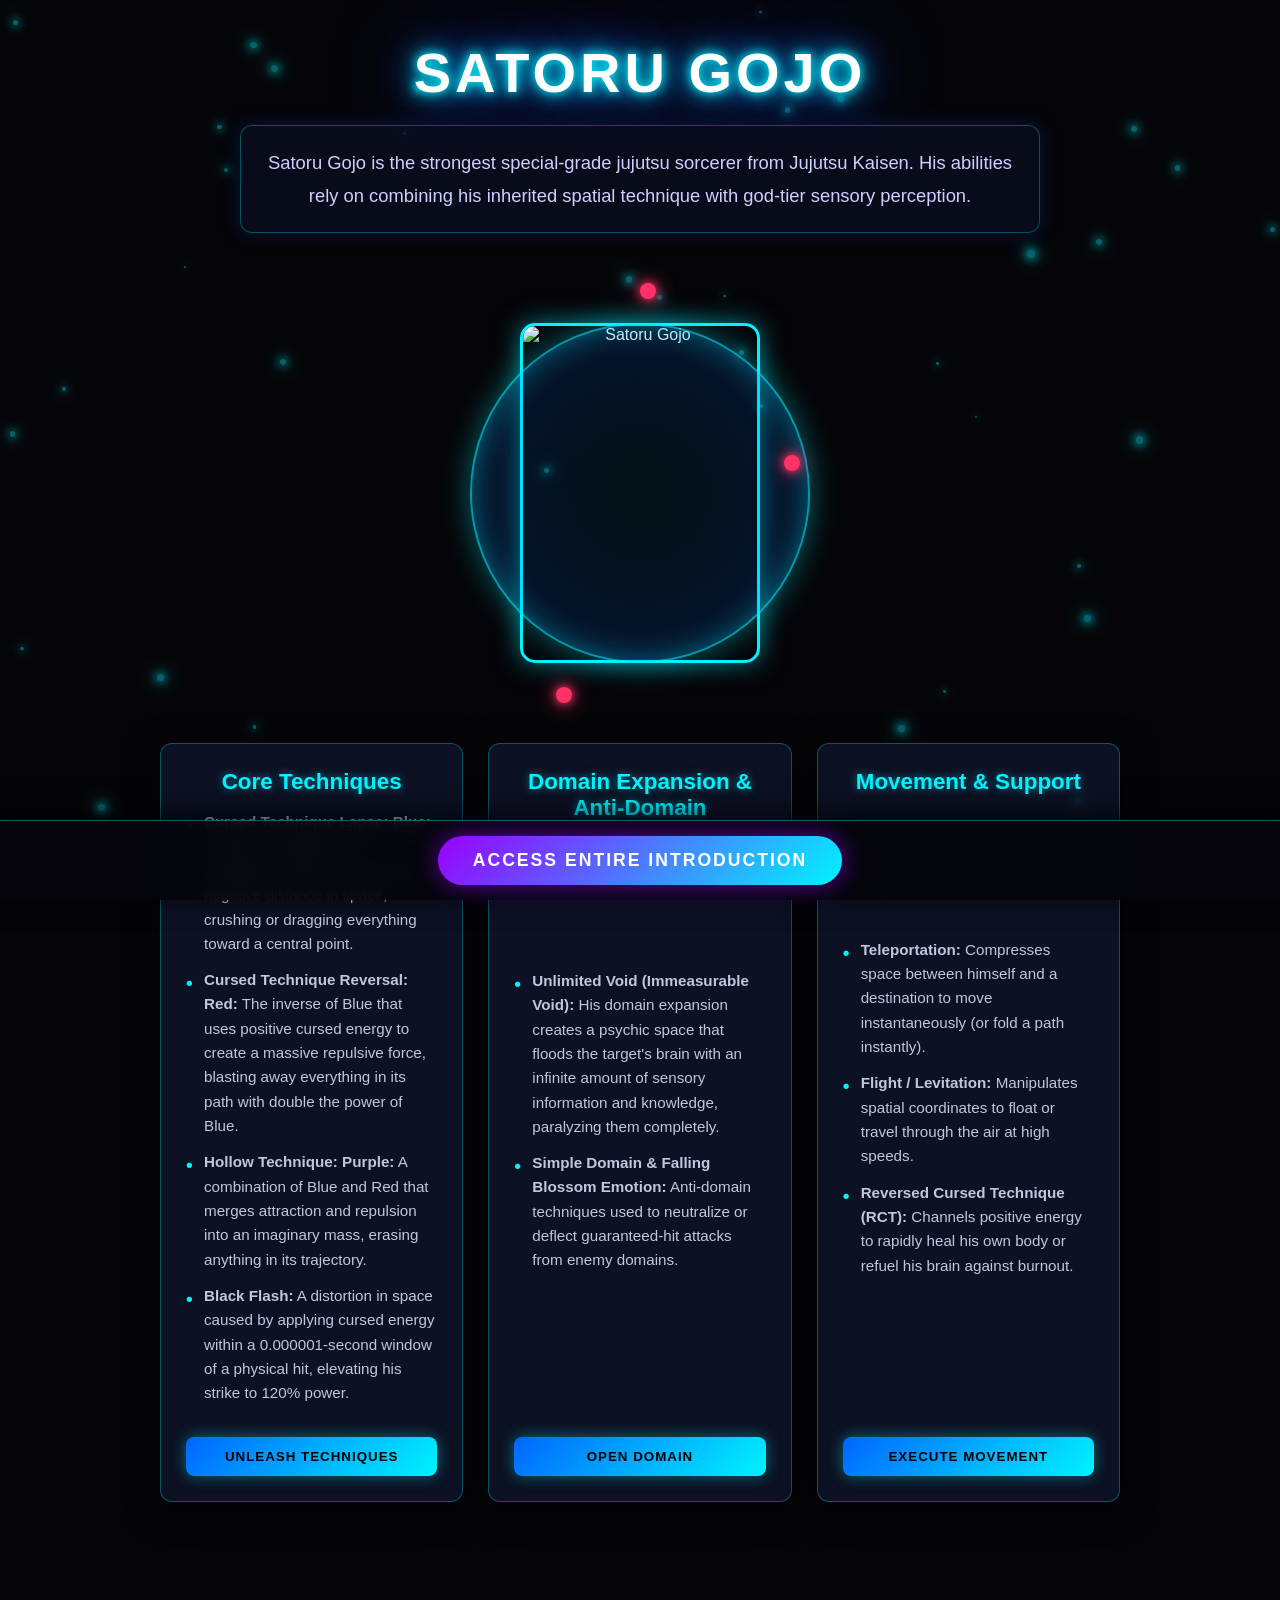
==== INDEX.HTML @ 0396cd02 "SATORU GOJO" ====
<!DOCTYPE html>
<html lang="en">

<head>
    <meta charset="UTF-8">
    <meta name="viewport" content="width=device-width, initial-scale=1.0">
    <title>Satoru Gojo - The Strongest</title>
    <style>
        * {
            margin: 0;
            padding: 0;
            box-sizing: border-box;
            font-family: 'Segoe UI', Tahoma, Geneva, Verdana, sans-serif;
        }

        body {
            background-color: #050508;
            color: #ffffff;
            overflow-x: hidden;
            position: relative;
            min-height: 100vh;
        }

        /* Dynamic Infinity Background Particles */
        .infinity-bg {
            position: fixed;
            top: 0;
            left: 0;
            width: 100%;
            height: 100%;
            pointer-events: none;
            z-index: 0;
            overflow: hidden;
        }

        .particle {
            position: absolute;
            background: rgba(0, 243, 255, 0.4);
            border-radius: 50%;
            box-shadow: 0 0 10px #00f3ff, 0 0 20px #00f3ff;
            animation: floatAround linear infinite;
        }

        @keyframes floatAround {
            0% {
                transform: translate(0, 0) scale(0.5);
                opacity: 0;
            }

            50% {
                opacity: 0.8;
            }

            100% {
                transform: translate(var(--tx), var(--ty)) scale(1.2);
                opacity: 0;
            }
        }

        /* Main Container */
        .container {
            position: relative;
            z-index: 2;
            max-width: 1000px;
            margin: 0 auto;
            padding: 40px 20px 120px 20px;
            display: flex;
            flex-direction: column;
            align-items: center;
            text-align: center;
        }

        /* Header Styling with Blue Shine Effect */
        h1 {
            font-size: 3.5rem;
            letter-spacing: 4px;
            margin-bottom: 20px;
            text-transform: uppercase;
            color: #fff;
            text-shadow: 0 0 10px #00f3ff, 0 0 20px #00f3ff, 0 0 40px #0066ff, 0 0 80px #0066ff;
            animation: blueShinePulse 3s ease-in-out infinite alternate;
        }

        @keyframes blueShinePulse {
            0% {
                text-shadow: 0 0 10px #00f3ff, 0 0 20px #00f3ff, 0 0 30px #0066ff;
                transform: scale(1);
            }

            100% {
                text-shadow: 0 0 20px #00f3ff, 0 0 40px #00f3ff, 0 0 60px #00ffff, 0 0 90px #0044ff;
                transform: scale(1.02);
            }
        }

        /* Introduction Paragraph */
        .intro-text {
            font-size: 1.15rem;
            line-height: 1.8;
            color: #d0d0ff;
            max-width: 800px;
            margin-bottom: 40px;
            background: rgba(10, 15, 35, 0.7);
            padding: 20px;
            border-radius: 12px;
            border: 1px solid rgba(0, 243, 255, 0.3);
            box-shadow: 0 0 20px rgba(0, 102, 255, 0.2);
        }

        /* Gojo Character Visual & Automated Defense Shield Area */
        .character-viewport {
            position: relative;
            width: 280px;
            height: 380px;
            margin: 30px auto;
            display: flex;
            justify-content: center;
            align-items: center;
        }

        /* Automated Defense Shield Effect */
        .defense-shield {
            position: absolute;
            width: 340px;
            height: 340px;
            border-radius: 50%;
            background: radial-gradient(circle, rgba(0, 243, 255, 0.05) 0%, rgba(0, 102, 255, 0.15) 70%, rgba(0, 0, 255, 0.3) 100%);
            border: 2px solid rgba(0, 243, 255, 0.6);
            box-shadow: 0 0 30px rgba(0, 243, 255, 0.4), inset 0 0 30px rgba(0, 243, 255, 0.4);
            animation: shieldPulse 4s ease-in-out infinite alternate, shieldRotate 20s linear infinite;
            pointer-events: none;
            z-index: 3;
        }

        @keyframes shieldPulse {
            0% {
                transform: scale(0.95);
                box-shadow: 0 0 20px rgba(0, 243, 255, 0.3), inset 0 0 20px rgba(0, 243, 255, 0.3);
            }

            100% {
                transform: scale(1.05);
                box-shadow: 0 0 50px rgba(0, 243, 255, 0.8), inset 0 0 50px rgba(0, 243, 255, 0.8);
            }
        }

        @keyframes shieldRotate {
            0% {
                transform: rotate(0deg) scale(1);
            }

            50% {
                transform: rotate(180deg) scale(1.03);
            }

            100% {
                transform: rotate(360deg) scale(1);
            }
        }

        /* Infinitely Approaching/Stopping Objects (Infinity Concept) */
        .infinity-object {
            position: absolute;
            width: 16px;
            height: 16px;
            background: #ff3366;
            border-radius: 50%;
            box-shadow: 0 0 10px #ff3366, 0 0 20px #ff3366;
            z-index: 4;
            animation: infinitySlowdown 3s cubic-bezier(0, .9, .1, 1) infinite;
        }

        .io-1 {
            top: -20px;
            left: 50%;
            animation-delay: 0s;
        }

        .io-2 {
            bottom: -20px;
            left: 20%;
            animation-delay: 1s;
        }

        .io-3 {
            top: 40%;
            right: -20px;
            animation-delay: 2s;
        }

        @keyframes infinitySlowdown {
            0% {
                transform: translate(0, 0) scale(1);
                opacity: 1;
            }

            70% {
                /* Stops right at the outer edge of the shield barrier */
                transform: translate(calc(var(--end-x, 0px) * 0.75), calc(var(--end-y, 80px) * 0.75)) scale(0.8);
                opacity: 0.9;
            }

            100% {
                /* Zeno's paradox: infinitely slows down and fades without touching */
                transform: translate(calc(var(--end-x, 0px) * 0.8), calc(var(--end-y, 80px) * 0.8)) scale(0.3);
                opacity: 0;
            }
        }

        /* Gojo Character Image with Body Movement */
        .gojo-img {
            width: 240px;
            height: 340px;
            object-fit: cover;
            border-radius: 15px;
            border: 3px solid #00f3ff;
            box-shadow: 0 0 25px rgba(0, 243, 255, 0.5);
            z-index: 2;
            animation: bodyFloat 4s ease-in-out infinite alternate;
            position: relative;
        }

        @keyframes bodyFloat {
            0% {
                transform: translateY(0px) rotate(0deg);
            }

            100% {
                transform: translateY(-12px) rotate(1deg);
            }
        }

        /* Interactive Abilities Sections */
        .abilities-section {
            width: 100%;
            margin-top: 30px;
            display: grid;
            grid-template-columns: repeat(auto-fit, minmax(300px, 1fr));
            gap: 25px;
        }

        .ability-card {
            background: rgba(15, 20, 40, 0.85);
            border: 1px solid rgba(0, 243, 255, 0.3);
            border-radius: 12px;
            padding: 25px;
            box-shadow: 0 8px 32px rgba(0, 0, 0, 0.5);
            display: flex;
            flex-direction: column;
            justify-content: space-between;
            transition: all 0.3s ease;
        }

        .ability-card:hover {
            border-color: #00f3ff;
            box-shadow: 0 0 25px rgba(0, 243, 255, 0.4);
            transform: translateY(-5px);
        }

        .ability-card h3 {
            font-size: 1.4rem;
            color: #00f3ff;
            margin-bottom: 15px;
            text-shadow: 0 0 8px rgba(0, 243, 255, 0.5);
        }

        .ability-content {
            font-size: 0.95rem;
            line-height: 1.6;
            color: #c5c5e0;
            margin-bottom: 20px;
            text-align: left;
        }

        .ability-content ul {
            list-style-type: none;
            padding-left: 0;
        }

        .ability-content li {
            margin-bottom: 12px;
            position: relative;
            padding-left: 18px;
        }

        .ability-content li::before {
            content: "•";
            color: #00f3ff;
            position: absolute;
            left: 0;
            font-weight: bold;
            font-size: 1.2rem;
        }

        /* Action Buttons */
        .action-btn {
            background: linear-gradient(135deg, #0066ff, #00f3ff);
            color: #000;
            font-weight: bold;
            border: none;
            padding: 12px 20px;
            border-radius: 8px;
            cursor: pointer;
            text-transform: uppercase;
            letter-spacing: 1px;
            box-shadow: 0 0 15px rgba(0, 243, 255, 0.4);
            transition: all 0.2s ease;
        }

        .action-btn:hover {
            background: linear-gradient(135deg, #00f3ff, #ffffff);
            box-shadow: 0 0 25px #00f3ff;
            transform: scale(1.03);
        }

        .action-btn:active {
            transform: scale(0.97);
        }

        /* Fixed Bottom Access Button */
        .bottom-access-bar {
            position: fixed;
            bottom: 0;
            left: 0;
            width: 100%;
            background: rgba(5, 5, 12, 0.9);
            backdrop-filter: blur(10px);
            border-top: 1px solid rgba(0, 243, 255, 0.4);
            padding: 15px;
            display: flex;
            justify-content: center;
            align-items: center;
            z-index: 100;
            box-shadow: 0 -5px 25px rgba(0, 0, 0, 0.8);
        }

        .master-btn {
            background: linear-gradient(135deg, #9900ff, #00f3ff);
            color: #ffffff;
            font-size: 1.1rem;
            font-weight: bold;
            padding: 14px 35px;
            border: none;
            border-radius: 30px;
            cursor: pointer;
            text-transform: uppercase;
            letter-spacing: 2px;
            box-shadow: 0 0 25px rgba(153, 0, 255, 0.6);
            transition: all 0.3s ease;
        }

        .master-btn:hover {
            background: linear-gradient(135deg, #00f3ff, #9900ff);
            box-shadow: 0 0 35px #00f3ff, 0 0 35px #9900ff;
            transform: scale(1.05);
        }

        /* Screen Effect Overlay */
        .screen-effect {
            position: fixed;
            top: 0;
            left: 0;
            width: 100vw;
            height: 100vh;
            pointer-events: none;
            z-index: 99;
            opacity: 0;
            transition: opacity 0.5s ease;
        }

        .screen-effect.active {
            opacity: 1;
        }

        /* Ability Visual Feedback Overlays */
        .ability-popup {
            position: fixed;
            top: 50%;
            left: 50%;
            transform: translate(-50%, -50%) scale(0.5);
            background: rgba(10, 15, 35, 0.95);
            border: 2px solid #00f3ff;
            padding: 30px 40px;
            border-radius: 15px;
            z-index: 1000;
            box-shadow: 0 0 50px rgba(0, 243, 255, 0.8);
            text-align: center;
            opacity: 0;
            pointer-events: none;
            transition: all 0.4s cubic-bezier(0.175, 0.885, 0.32, 1.275);
        }

        .ability-popup.show {
            transform: translate(-50%, -50%) scale(1);
            opacity: 1;
        }

        .ability-popup h2 {
            color: #00f3ff;
            font-size: 2rem;
            margin-bottom: 10px;
            text-shadow: 0 0 10px #00f3ff;
        }

        .ability-popup p {
            color: #e0e0ff;
            font-size: 1.1rem;
        }
    </style>
</head>

<body>

    <!-- Background Infinity Animation Elements -->
    <div class="infinity-bg" id="infinityBg"></div>

    <!-- Screen Flash/Effect Layer -->
    <div class="screen-effect" id="screenEffect"></div>

    <!-- Main Container -->
    <div class="container" id="mainContainer">
        <h1>Satoru Gojo</h1>

        <p class="intro-text">
            Satoru Gojo is the strongest special-grade jujutsu sorcerer from Jujutsu Kaisen. His abilities rely on
            combining his inherited spatial technique with god-tier sensory perception.
        </p>

        <!-- Gojo Character Viewport with automated defense shield and infinity barrier -->
        <div class="character-viewport">
            <div class="defense-shield"></div>
            <!-- Infinitely approaching objects that stop via Infinity -->
            <div class="infinity-object io-1" style="--end-x: 0px; --end-y: 110px;"></div>
            <div class="infinity-object io-2" style="--end-x: 100px; --end-y: -70px;"></div>
            <div class="infinity-object io-3" style="--end-x: -110px; --end-y: -40px;"></div>

            <!-- Satoru Gojo Photo Introduction -->
            <img src="https://images.unsplash.com/photo-1607604276583-eef5d076aa5f?w=600&auto=format&fit=crop&q=80"
                alt="Satoru Gojo" class="gojo-img" id="gojoImage">
        </div>

        <!-- Abilities Interactive Grid -->
        <div class="abilities-section">

            <!-- Card 1: Techniques (Blue, Red, Purple, Black Flash) -->
            <div class="ability-card">
                <h3>Core Techniques</h3>
                <div class="ability-content">
                    <ul>
                        <li><strong>Cursed Technique Lapse: Blue:</strong> Creates a magnetic-like gravitational pull by
                            generating negative distance in space, crushing or dragging everything toward a central
                            point.</li>
                        <li><strong>Cursed Technique Reversal: Red:</strong> The inverse of Blue that uses positive
                            cursed energy to create a massive repulsive force, blasting away everything in its path with
                            double the power of Blue.</li>
                        <li><strong>Hollow Technique: Purple:</strong> A combination of Blue and Red that merges
                            attraction and repulsion into an imaginary mass, erasing anything in its trajectory.</li>
                        <li><strong>Black Flash:</strong> A distortion in space caused by applying cursed energy within
                            a 0.000001-second window of a physical hit, elevating his strike to 120% power.</li>
                    </ul>
                </div>
                <button class="action-btn" onclick="activateTechniques()">Unleash Techniques</button>
            </div>

            <!-- Card 2: Domain Expansion & Anti-Domain -->
            <div class="ability-card">
                <h3>Domain Expansion & Anti-Domain</h3>
                <div class="ability-content">
                    <ul>
                        <li><strong>Unlimited Void (Immeasurable Void):</strong> His domain expansion creates a psychic
                            space that floods the target's brain with an infinite amount of sensory information and
                            knowledge, paralyzing them completely.</li>
                        <li><strong>Simple Domain & Falling Blossom Emotion:</strong> Anti-domain techniques used to
                            neutralize or deflect guaranteed-hit attacks from enemy domains.</li>
                    </ul>
                </div>
                <button class="action-btn" onclick="activateDomain()">Open Domain</button>
            </div>

            <!-- Card 3: Movement & Support -->
            <div class="ability-card">
                <h3>Movement & Support</h3>
                <div class="ability-content">
                    <ul>
                        <li><strong>Teleportation:</strong> Compresses space between himself and a destination to move
                            instantaneously (or fold a path instantly).</li>
                        <li><strong>Flight / Levitation:</strong> Manipulates spatial coordinates to float or travel
                            through the air at high speeds.</li>
                        <li><strong>Reversed Cursed Technique (RCT):</strong> Channels positive energy to rapidly heal
                            his own body or refuel his brain against burnout.</li>
                    </ul>
                </div>
                <button class="action-btn" onclick="activateMovement()">Execute Movement</button>
            </div>

        </div>
    </div>

    <!-- Fixed Bottom Access Button Bar -->
    <div class="bottom-access-bar">
        <button class="master-btn" onclick="accessFullIntroduction()">Access Entire Introduction</button>
    </div>

    <!-- Dynamic Popup Feedback -->
    <div class="ability-popup" id="abilityPopup">
        <h2 id="popupTitle">Ability Activated</h2>
        <p id="popupDesc">Infinite power unleashed across space.</p>
    </div>

    <script>
        // Generate Dynamic Background Floating Particles (Infinity flow)
        const bg = document.getElementById('infinityBg');
        const particleCount = 45;

        for (let i = 0; i < particleCount; i++) {
            const p = document.createElement('div');
            p.classList.add('particle');

            const size = Math.random() * 6 + 2;
            p.style.width = `${size}px`;
            p.style.height = `${size}px`;

            p.style.top = `${Math.random() * 100}%`;
            p.style.left = `${Math.random() * 100}%`;

            const tx = (Math.random() - 0.5) * 400 + 'px';
            const ty = (Math.random() - 0.5) * 400 + 'px';
            p.style.setProperty('--tx', tx);
            p.style.setProperty('--ty', ty);

            const duration = Math.random() * 6 + 4;
            const delay = Math.random() * 5;
            p.style.animationDuration = `${duration}s`;
            p.style.animationDelay = `${delay}s`;

            bg.appendChild(p);
        }

        // Popup Helper Function
        function showPopup(title, desc, bgColor, borderColor) {
            const popup = document.getElementById('abilityPopup');
            const pTitle = document.getElementById('popupTitle');
            const pDesc = document.getElementById('popupDesc');

            pTitle.innerText = title;
            pTitle.style.color = borderColor;
            pDesc.innerText = desc;

            popup.style.background = bgColor;
            popup.style.borderColor = borderColor;
            popup.style.boxShadow = `0 0 50px ${borderColor}`;

            popup.classList.add('show');
            setTimeout(() => {
                popup.classList.remove('show');
            }, 3000);
        }

        // 1. Core Techniques Action
        function activateTechniques() {
            const effect = document.getElementById('screenEffect');
            effect.style.background = 'radial-gradient(circle, rgba(138,43,226,0.4) 0%, rgba(0,243,255,0.3) 50%, rgba(0,0,0,0.8) 100%)';
            effect.classList.add('active');

            showPopup('Hollow Purple & Black Flash!', 'Negative and positive cursed energy merge into an imaginary mass, erasing everything in its trajectory.', 'rgba(20, 5, 35, 0.95)', '#a020f3');

            setTimeout(() => {
                effect.classList.remove('active');
            }, 1500);
        }

        // 2. Domain Expansion Action
        function activateDomain() {
            const effect = document.getElementById('screenEffect');
            effect.style.background = 'radial-gradient(circle, rgba(0,191,255,0.6) 0%, rgba(10,10,40,0.95) 80%)';
            effect.classList.add('active');

            const container = document.getElementById('mainContainer');
            container.style.transform = 'scale(1.01)';
            container.style.filter = 'drop-shadow(0 0 20px #00f3ff)';

            showPopup('Unlimited Void', 'Infinite information floods the brain, paralyzing all targets completely within the psychic space.', 'rgba(5, 15, 35, 0.98)', '#00f3ff');

            setTimeout(() => {
                effect.classList.remove('active');
                container.style.transform = 'scale(1)';
                container.style.filter = 'none';
            }, 2500);
        }

        // 3. Movement & Support Action
        function activateMovement() {
            const gojoImg = document.getElementById('gojoImage');
            gojoImg.style.transition = 'transform 0.4s cubic-bezier(0.175, 0.885, 0.32, 1.275)';
            gojoImg.style.transform = 'translateY(-40px) scale(1.15) rotate(3deg)';

            showPopup('Teleportation & Flight', 'Space compresses instantaneously; Gojo floats effortlessly above all coordinates.', 'rgba(10, 35, 35, 0.95)', '#33ff99');

            setTimeout(() => {
                gojoImg.style.transform = 'translateY(0px) scale(1) rotate(0deg)';
            }, 1200);
        }

        // Bottom Access Button Action (Access entire introduction & interact)
        function accessFullIntroduction() {
            window.scrollTo({
                top: 0,
                behavior: 'smooth'
            });

            const effect = document.getElementById('screenEffect');
            effect.style.background = 'radial-gradient(circle, rgba(0,243,255,0.5) 0%, rgba(0,102,255,0.2) 60%, transparent 100%)';
            effect.classList.add('active');

            showPopup('The Strongest Sorcerer', 'Welcome to the archive of Satoru Gojo. All spatial defenses and infinity barriers are fully active.', 'rgba(5, 20, 40, 0.95)', '#00f3ff');

            setTimeout(() => {
                effect.classList.remove('active');
            }, 1800);
        }
    </script>
</body>

</html>
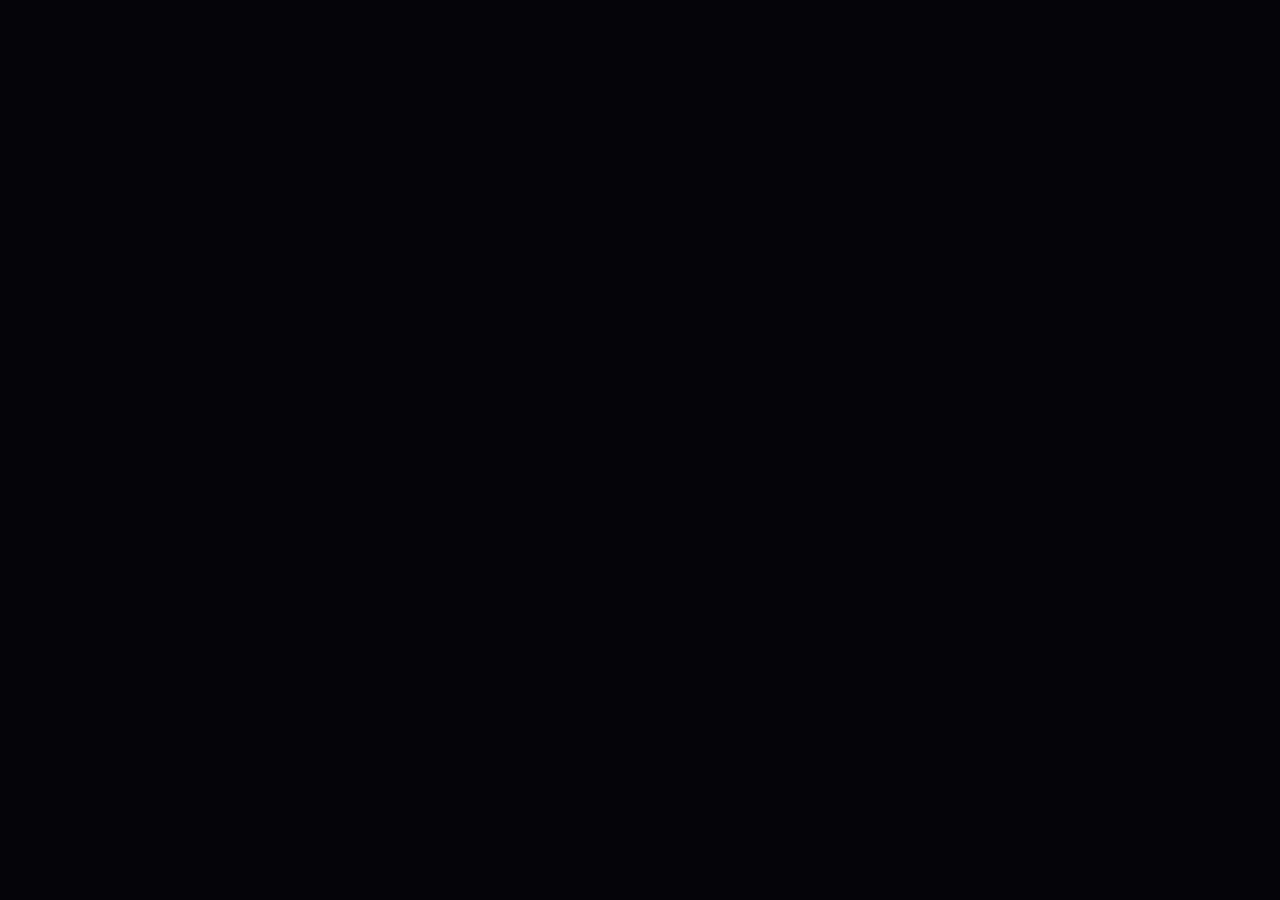
==== commit 7a1ee0f6: "SATORU GOJO!" ====
--- a/INDEX.HTML
+++ b/INDEX.HTML
@@ -112,7 +112,7 @@
             position: relative;
             width: 280px;
             height: 380px;
-            margin: 30px auto;
+            margin: 10px auto 20px auto;
             display: flex;
             justify-content: center;
             align-items: center;
@@ -195,13 +195,11 @@
             }
 
             70% {
-                /* Stops right at the outer edge of the shield barrier */
                 transform: translate(calc(var(--end-x, 0px) * 0.75), calc(var(--end-y, 80px) * 0.75)) scale(0.8);
                 opacity: 0.9;
             }
 
             100% {
-                /* Zeno's paradox: infinitely slows down and fades without touching */
                 transform: translate(calc(var(--end-x, 0px) * 0.8), calc(var(--end-y, 80px) * 0.8)) scale(0.3);
                 opacity: 0;
             }
@@ -218,6 +216,7 @@
             z-index: 2;
             animation: bodyFloat 4s ease-in-out infinite alternate;
             position: relative;
+            transition: filter 0.3s ease;
         }
 
         @keyframes bodyFloat {
@@ -417,208 +416,4 @@
     <!-- Screen Flash/Effect Layer -->
     <div class="screen-effect" id="screenEffect"></div>
 
-    <!-- Main Container -->
-    <div class="container" id="mainContainer">
-        <h1>Satoru Gojo</h1>
-
-        <p class="intro-text">
-            Satoru Gojo is the strongest special-grade jujutsu sorcerer from Jujutsu Kaisen. His abilities rely on
-            combining his inherited spatial technique with god-tier sensory perception.
-        </p>
-
-        <!-- Gojo Character Viewport with automated defense shield and infinity barrier -->
-        <div class="character-viewport">
-            <div class="defense-shield"></div>
-            <!-- Infinitely approaching objects that stop via Infinity -->
-            <div class="infinity-object io-1" style="--end-x: 0px; --end-y: 110px;"></div>
-            <div class="infinity-object io-2" style="--end-x: 100px; --end-y: -70px;"></div>
-            <div class="infinity-object io-3" style="--end-x: -110px; --end-y: -40px;"></div>
-
-            <!-- Satoru Gojo Photo Introduction -->
-            <img src="https://images.unsplash.com/photo-1607604276583-eef5d076aa5f?w=600&auto=format&fit=crop&q=80"
-                alt="Satoru Gojo" class="gojo-img" id="gojoImage">
-        </div>
-
-        <!-- Abilities Interactive Grid -->
-        <div class="abilities-section">
-
-            <!-- Card 1: Techniques (Blue, Red, Purple, Black Flash) -->
-            <div class="ability-card">
-                <h3>Core Techniques</h3>
-                <div class="ability-content">
-                    <ul>
-                        <li><strong>Cursed Technique Lapse: Blue:</strong> Creates a magnetic-like gravitational pull by
-                            generating negative distance in space, crushing or dragging everything toward a central
-                            point.</li>
-                        <li><strong>Cursed Technique Reversal: Red:</strong> The inverse of Blue that uses positive
-                            cursed energy to create a massive repulsive force, blasting away everything in its path with
-                            double the power of Blue.</li>
-                        <li><strong>Hollow Technique: Purple:</strong> A combination of Blue and Red that merges
-                            attraction and repulsion into an imaginary mass, erasing anything in its trajectory.</li>
-                        <li><strong>Black Flash:</strong> A distortion in space caused by applying cursed energy within
-                            a 0.000001-second window of a physical hit, elevating his strike to 120% power.</li>
-                    </ul>
-                </div>
-                <button class="action-btn" onclick="activateTechniques()">Unleash Techniques</button>
-            </div>
-
-            <!-- Card 2: Domain Expansion & Anti-Domain -->
-            <div class="ability-card">
-                <h3>Domain Expansion & Anti-Domain</h3>
-                <div class="ability-content">
-                    <ul>
-                        <li><strong>Unlimited Void (Immeasurable Void):</strong> His domain expansion creates a psychic
-                            space that floods the target's brain with an infinite amount of sensory information and
-                            knowledge, paralyzing them completely.</li>
-                        <li><strong>Simple Domain & Falling Blossom Emotion:</strong> Anti-domain techniques used to
-                            neutralize or deflect guaranteed-hit attacks from enemy domains.</li>
-                    </ul>
-                </div>
-                <button class="action-btn" onclick="activateDomain()">Open Domain</button>
-            </div>
-
-            <!-- Card 3: Movement & Support -->
-            <div class="ability-card">
-                <h3>Movement & Support</h3>
-                <div class="ability-content">
-                    <ul>
-                        <li><strong>Teleportation:</strong> Compresses space between himself and a destination to move
-                            instantaneously (or fold a path instantly).</li>
-                        <li><strong>Flight / Levitation:</strong> Manipulates spatial coordinates to float or travel
-                            through the air at high speeds.</li>
-                        <li><strong>Reversed Cursed Technique (RCT):</strong> Channels positive energy to rapidly heal
-                            his own body or refuel his brain against burnout.</li>
-                    </ul>
-                </div>
-                <button class="action-btn" onclick="activateMovement()">Execute Movement</button>
-            </div>
-
-        </div>
-    </div>
-
-    <!-- Fixed Bottom Access Button Bar -->
-    <div class="bottom-access-bar">
-        <button class="master-btn" onclick="accessFullIntroduction()">Access Entire Introduction</button>
-    </div>
-
-    <!-- Dynamic Popup Feedback -->
-    <div class="ability-popup" id="abilityPopup">
-        <h2 id="popupTitle">Ability Activated</h2>
-        <p id="popupDesc">Infinite power unleashed across space.</p>
-    </div>
-
-    <script>
-        // Generate Dynamic Background Floating Particles (Infinity flow)
-        const bg = document.getElementById('infinityBg');
-        const particleCount = 45;
-
-        for (let i = 0; i < particleCount; i++) {
-            const p = document.createElement('div');
-            p.classList.add('particle');
-
-            const size = Math.random() * 6 + 2;
-            p.style.width = `${size}px`;
-            p.style.height = `${size}px`;
-
-            p.style.top = `${Math.random() * 100}%`;
-            p.style.left = `${Math.random() * 100}%`;
-
-            const tx = (Math.random() - 0.5) * 400 + 'px';
-            const ty = (Math.random() - 0.5) * 400 + 'px';
-            p.style.setProperty('--tx', tx);
-            p.style.setProperty('--ty', ty);
-
-            const duration = Math.random() * 6 + 4;
-            const delay = Math.random() * 5;
-            p.style.animationDuration = `${duration}s`;
-            p.style.animationDelay = `${delay}s`;
-
-            bg.appendChild(p);
-        }
-
-        // Popup Helper Function
-        function showPopup(title, desc, bgColor, borderColor) {
-            const popup = document.getElementById('abilityPopup');
-            const pTitle = document.getElementById('popupTitle');
-            const pDesc = document.getElementById('popupDesc');
-
-            pTitle.innerText = title;
-            pTitle.style.color = borderColor;
-            pDesc.innerText = desc;
-
-            popup.style.background = bgColor;
-            popup.style.borderColor = borderColor;
-            popup.style.boxShadow = `0 0 50px ${borderColor}`;
-
-            popup.classList.add('show');
-            setTimeout(() => {
-                popup.classList.remove('show');
-            }, 3000);
-        }
-
-        // 1. Core Techniques Action
-        function activateTechniques() {
-            const effect = document.getElementById('screenEffect');
-            effect.style.background = 'radial-gradient(circle, rgba(138,43,226,0.4) 0%, rgba(0,243,255,0.3) 50%, rgba(0,0,0,0.8) 100%)';
-            effect.classList.add('active');
-
-            showPopup('Hollow Purple & Black Flash!', 'Negative and positive cursed energy merge into an imaginary mass, erasing everything in its trajectory.', 'rgba(20, 5, 35, 0.95)', '#a020f3');
-
-            setTimeout(() => {
-                effect.classList.remove('active');
-            }, 1500);
-        }
-
-        // 2. Domain Expansion Action
-        function activateDomain() {
-            const effect = document.getElementById('screenEffect');
-            effect.style.background = 'radial-gradient(circle, rgba(0,191,255,0.6) 0%, rgba(10,10,40,0.95) 80%)';
-            effect.classList.add('active');
-
-            const container = document.getElementById('mainContainer');
-            container.style.transform = 'scale(1.01)';
-            container.style.filter = 'drop-shadow(0 0 20px #00f3ff)';
-
-            showPopup('Unlimited Void', 'Infinite information floods the brain, paralyzing all targets completely within the psychic space.', 'rgba(5, 15, 35, 0.98)', '#00f3ff');
-
-            setTimeout(() => {
-                effect.classList.remove('active');
-                container.style.transform = 'scale(1)';
-                container.style.filter = 'none';
-            }, 2500);
-        }
-
-        // 3. Movement & Support Action
-        function activateMovement() {
-            const gojoImg = document.getElementById('gojoImage');
-            gojoImg.style.transition = 'transform 0.4s cubic-bezier(0.175, 0.885, 0.32, 1.275)';
-            gojoImg.style.transform = 'translateY(-40px) scale(1.15) rotate(3deg)';
-
-            showPopup('Teleportation & Flight', 'Space compresses instantaneously; Gojo floats effortlessly above all coordinates.', 'rgba(10, 35, 35, 0.95)', '#33ff99');
-
-            setTimeout(() => {
-                gojoImg.style.transform = 'translateY(0px) scale(1) rotate(0deg)';
-            }, 1200);
-        }
-
-        // Bottom Access Button Action (Access entire introduction & interact)
-        function accessFullIntroduction() {
-            window.scrollTo({
-                top: 0,
-                behavior: 'smooth'
-            });
-
-            const effect = document.getElementById('screenEffect');
-            effect.style.background = 'radial-gradient(circle, rgba(0,243,255,0.5) 0%, rgba(0,102,255,0.2) 60%, transparent 100%)';
-            effect.classList.add('active');
-
-            showPopup('The Strongest Sorcerer', 'Welcome to the archive of Satoru Gojo. All spatial defenses and infinity barriers are fully active.', 'rgba(5, 20, 40, 0.95)', '#00f3ff');
-
-            setTimeout(() => {
-                effect.classList.remove('active');
-            }, 1800);
-        }
-    </script>
-</body>
-
-</html>+    <!--
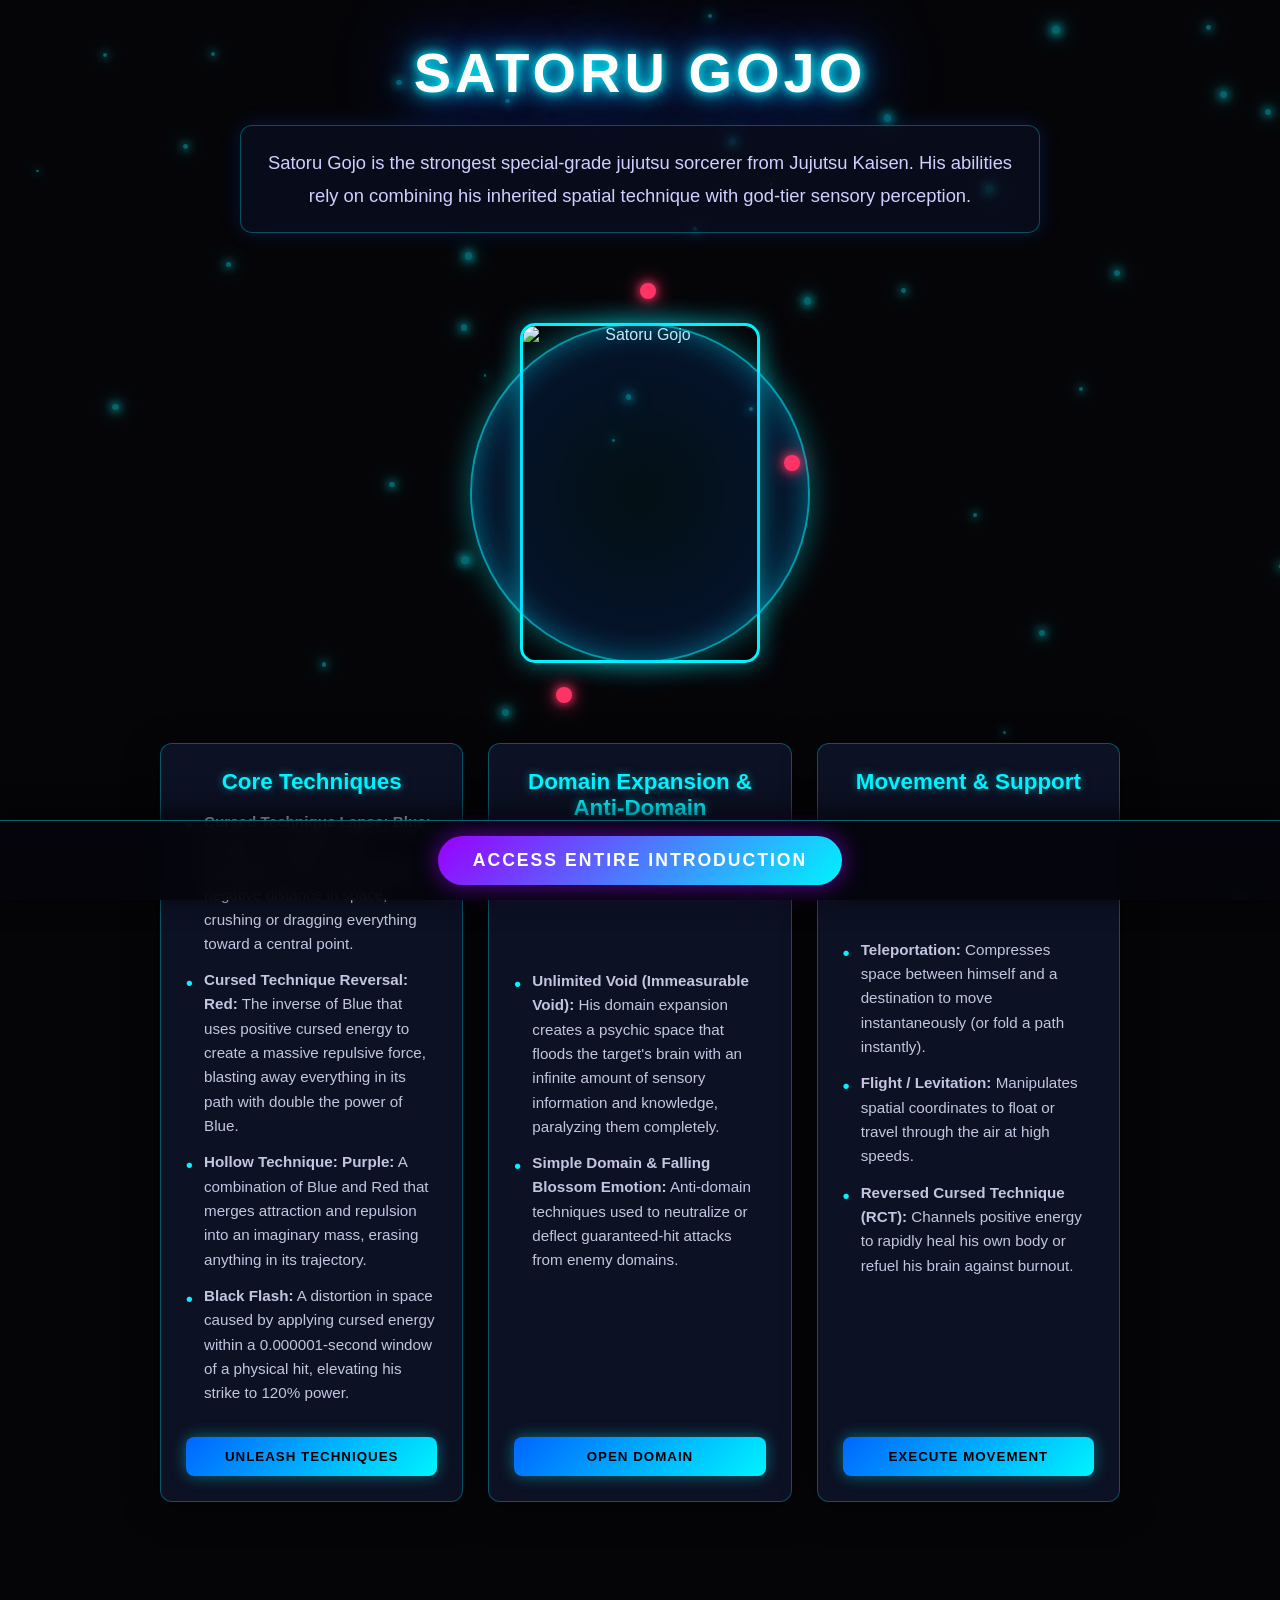
==== commit eeef7760: "SATORU GOJO!!!" ====
--- a/INDEX.HTML
+++ b/INDEX.HTML
@@ -112,7 +112,7 @@
             position: relative;
             width: 280px;
             height: 380px;
-            margin: 10px auto 20px auto;
+            margin: 30px auto;
             display: flex;
             justify-content: center;
             align-items: center;
@@ -195,11 +195,13 @@
             }
 
             70% {
+                /* Stops right at the outer edge of the shield barrier */
                 transform: translate(calc(var(--end-x, 0px) * 0.75), calc(var(--end-y, 80px) * 0.75)) scale(0.8);
                 opacity: 0.9;
             }
 
             100% {
+                /* Zeno's paradox: infinitely slows down and fades without touching */
                 transform: translate(calc(var(--end-x, 0px) * 0.8), calc(var(--end-y, 80px) * 0.8)) scale(0.3);
                 opacity: 0;
             }
@@ -216,7 +218,6 @@
             z-index: 2;
             animation: bodyFloat 4s ease-in-out infinite alternate;
             position: relative;
-            transition: filter 0.3s ease;
         }
 
         @keyframes bodyFloat {
@@ -416,4 +417,208 @@
     <!-- Screen Flash/Effect Layer -->
     <div class="screen-effect" id="screenEffect"></div>
 
-    <!--+    <!-- Main Container -->
+    <div class="container" id="mainContainer">
+        <h1>Satoru Gojo</h1>
+
+        <p class="intro-text">
+            Satoru Gojo is the strongest special-grade jujutsu sorcerer from Jujutsu Kaisen. His abilities rely on
+            combining his inherited spatial technique with god-tier sensory perception.
+        </p>
+
+        <!-- Gojo Character Viewport with automated defense shield and infinity barrier -->
+        <div class="character-viewport">
+            <div class="defense-shield"></div>
+            <!-- Infinitely approaching objects that stop via Infinity -->
+            <div class="infinity-object io-1" style="--end-x: 0px; --end-y: 110px;"></div>
+            <div class="infinity-object io-2" style="--end-x: 100px; --end-y: -70px;"></div>
+            <div class="infinity-object io-3" style="--end-x: -110px; --end-y: -40px;"></div>
+
+            <!-- Satoru Gojo Photo Introduction -->
+            <img src="https://images.unsplash.com/photo-1607604276583-eef5d076aa5f?w=600&auto=format&fit=crop&q=80"
+                alt="Satoru Gojo" class="gojo-img" id="gojoImage">
+        </div>
+
+        <!-- Abilities Interactive Grid -->
+        <div class="abilities-section">
+
+            <!-- Card 1: Techniques (Blue, Red, Purple, Black Flash) -->
+            <div class="ability-card">
+                <h3>Core Techniques</h3>
+                <div class="ability-content">
+                    <ul>
+                        <li><strong>Cursed Technique Lapse: Blue:</strong> Creates a magnetic-like gravitational pull by
+                            generating negative distance in space, crushing or dragging everything toward a central
+                            point.</li>
+                        <li><strong>Cursed Technique Reversal: Red:</strong> The inverse of Blue that uses positive
+                            cursed energy to create a massive repulsive force, blasting away everything in its path with
+                            double the power of Blue.</li>
+                        <li><strong>Hollow Technique: Purple:</strong> A combination of Blue and Red that merges
+                            attraction and repulsion into an imaginary mass, erasing anything in its trajectory.</li>
+                        <li><strong>Black Flash:</strong> A distortion in space caused by applying cursed energy within
+                            a 0.000001-second window of a physical hit, elevating his strike to 120% power.</li>
+                    </ul>
+                </div>
+                <button class="action-btn" onclick="activateTechniques()">Unleash Techniques</button>
+            </div>
+
+            <!-- Card 2: Domain Expansion & Anti-Domain -->
+            <div class="ability-card">
+                <h3>Domain Expansion & Anti-Domain</h3>
+                <div class="ability-content">
+                    <ul>
+                        <li><strong>Unlimited Void (Immeasurable Void):</strong> His domain expansion creates a psychic
+                            space that floods the target's brain with an infinite amount of sensory information and
+                            knowledge, paralyzing them completely.</li>
+                        <li><strong>Simple Domain & Falling Blossom Emotion:</strong> Anti-domain techniques used to
+                            neutralize or deflect guaranteed-hit attacks from enemy domains.</li>
+                    </ul>
+                </div>
+                <button class="action-btn" onclick="activateDomain()">Open Domain</button>
+            </div>
+
+            <!-- Card 3: Movement & Support -->
+            <div class="ability-card">
+                <h3>Movement & Support</h3>
+                <div class="ability-content">
+                    <ul>
+                        <li><strong>Teleportation:</strong> Compresses space between himself and a destination to move
+                            instantaneously (or fold a path instantly).</li>
+                        <li><strong>Flight / Levitation:</strong> Manipulates spatial coordinates to float or travel
+                            through the air at high speeds.</li>
+                        <li><strong>Reversed Cursed Technique (RCT):</strong> Channels positive energy to rapidly heal
+                            his own body or refuel his brain against burnout.</li>
+                    </ul>
+                </div>
+                <button class="action-btn" onclick="activateMovement()">Execute Movement</button>
+            </div>
+
+        </div>
+    </div>
+
+    <!-- Fixed Bottom Access Button Bar -->
+    <div class="bottom-access-bar">
+        <button class="master-btn" onclick="accessFullIntroduction()">Access Entire Introduction</button>
+    </div>
+
+    <!-- Dynamic Popup Feedback -->
+    <div class="ability-popup" id="abilityPopup">
+        <h2 id="popupTitle">Ability Activated</h2>
+        <p id="popupDesc">Infinite power unleashed across space.</p>
+    </div>
+
+    <script>
+        // Generate Dynamic Background Floating Particles (Infinity flow)
+        const bg = document.getElementById('infinityBg');
+        const particleCount = 45;
+
+        for (let i = 0; i < particleCount; i++) {
+            const p = document.createElement('div');
+            p.classList.add('particle');
+
+            const size = Math.random() * 6 + 2;
+            p.style.width = `${size}px`;
+            p.style.height = `${size}px`;
+
+            p.style.top = `${Math.random() * 100}%`;
+            p.style.left = `${Math.random() * 100}%`;
+
+            const tx = (Math.random() - 0.5) * 400 + 'px';
+            const ty = (Math.random() - 0.5) * 400 + 'px';
+            p.style.setProperty('--tx', tx);
+            p.style.setProperty('--ty', ty);
+
+            const duration = Math.random() * 6 + 4;
+            const delay = Math.random() * 5;
+            p.style.animationDuration = `${duration}s`;
+            p.style.animationDelay = `${delay}s`;
+
+            bg.appendChild(p);
+        }
+
+        // Popup Helper Function
+        function showPopup(title, desc, bgColor, borderColor) {
+            const popup = document.getElementById('abilityPopup');
+            const pTitle = document.getElementById('popupTitle');
+            const pDesc = document.getElementById('popupDesc');
+
+            pTitle.innerText = title;
+            pTitle.style.color = borderColor;
+            pDesc.innerText = desc;
+
+            popup.style.background = bgColor;
+            popup.style.borderColor = borderColor;
+            popup.style.boxShadow = `0 0 50px ${borderColor}`;
+
+            popup.classList.add('show');
+            setTimeout(() => {
+                popup.classList.remove('show');
+            }, 3000);
+        }
+
+        // 1. Core Techniques Action
+        function activateTechniques() {
+            const effect = document.getElementById('screenEffect');
+            effect.style.background = 'radial-gradient(circle, rgba(138,43,226,0.4) 0%, rgba(0,243,255,0.3) 50%, rgba(0,0,0,0.8) 100%)';
+            effect.classList.add('active');
+
+            showPopup('Hollow Purple & Black Flash!', 'Negative and positive cursed energy merge into an imaginary mass, erasing everything in its trajectory.', 'rgba(20, 5, 35, 0.95)', '#a020f3');
+
+            setTimeout(() => {
+                effect.classList.remove('active');
+            }, 1500);
+        }
+
+        // 2. Domain Expansion Action
+        function activateDomain() {
+            const effect = document.getElementById('screenEffect');
+            effect.style.background = 'radial-gradient(circle, rgba(0,191,255,0.6) 0%, rgba(10,10,40,0.95) 80%)';
+            effect.classList.add('active');
+
+            const container = document.getElementById('mainContainer');
+            container.style.transform = 'scale(1.01)';
+            container.style.filter = 'drop-shadow(0 0 20px #00f3ff)';
+
+            showPopup('Unlimited Void', 'Infinite information floods the brain, paralyzing all targets completely within the psychic space.', 'rgba(5, 15, 35, 0.98)', '#00f3ff');
+
+            setTimeout(() => {
+                effect.classList.remove('active');
+                container.style.transform = 'scale(1)';
+                container.style.filter = 'none';
+            }, 2500);
+        }
+
+        // 3. Movement & Support Action
+        function activateMovement() {
+            const gojoImg = document.getElementById('gojoImage');
+            gojoImg.style.transition = 'transform 0.4s cubic-bezier(0.175, 0.885, 0.32, 1.275)';
+            gojoImg.style.transform = 'translateY(-40px) scale(1.15) rotate(3deg)';
+
+            showPopup('Teleportation & Flight', 'Space compresses instantaneously; Gojo floats effortlessly above all coordinates.', 'rgba(10, 35, 35, 0.95)', '#33ff99');
+
+            setTimeout(() => {
+                gojoImg.style.transform = 'translateY(0px) scale(1) rotate(0deg)';
+            }, 1200);
+        }
+
+        // Bottom Access Button Action (Access entire introduction & interact)
+        function accessFullIntroduction() {
+            window.scrollTo({
+                top: 0,
+                behavior: 'smooth'
+            });
+
+            const effect = document.getElementById('screenEffect');
+            effect.style.background = 'radial-gradient(circle, rgba(0,243,255,0.5) 0%, rgba(0,102,255,0.2) 60%, transparent 100%)';
+            effect.classList.add('active');
+
+            showPopup('The Strongest Sorcerer', 'Welcome to the archive of Satoru Gojo. All spatial defenses and infinity barriers are fully active.', 'rgba(5, 20, 40, 0.95)', '#00f3ff');
+
+            setTimeout(() => {
+                effect.classList.remove('active');
+            }, 1800);
+        }
+    </script>
+</body>
+
+</html>
